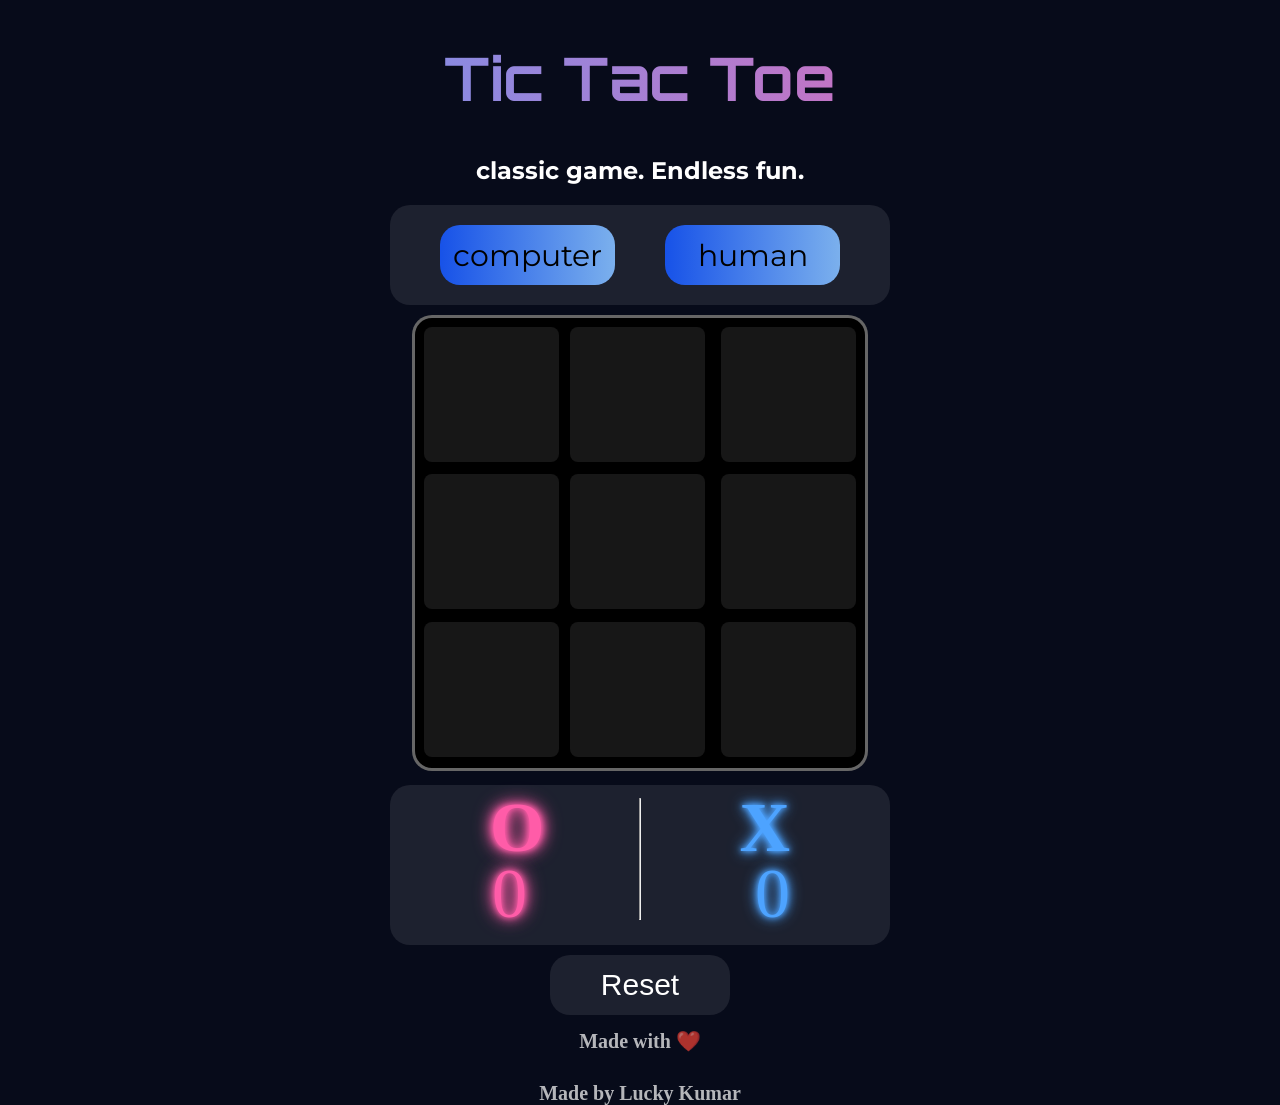
==== index.html @ 19ca6f9f "Add files via upload" ====
<!DOCTYPE html>
<html lang="en">
<head>
    <meta charset="UTF-8">
    <meta name="viewport" content="width=device-width, initial-scale=1.0">
    <meta http-equiv="X-UA-Compatible" content="ie=edge">
    
    <title>Tic Tac Toe Game | Play Multiplayer & Computer Mode</title>
    
    <meta name="description" content="Play an exciting Tic Tac Toe game with multiplayer and computer mode. Enjoy smooth gameplay, score tracking, and a modern UI.">

    <meta name="keywords" content="Tic Tac Toe, Tic Tac Toe Game, Multiplayer Game, Computer AI Game, HTML CSS JavaScript Game">

  
    <meta name="author" content="Lucky Kumar">

    <meta property="og:title" content="Tic Tac Toe Game">
    <meta property="og:description" content="Classic Tic Tac Toe game with multiplayer and AI mode.">
    <meta property="og:type" content="website">

    <link rel="icon" href="favicon.png" type="image/x-icon">

    <link rel="stylesheet" href="style.css">
</head>
<body>
    <header>
      <h1 id = "title">Tic Tac Toe</h1>
      <h2 id = "below">classic game. Endless fun.</h2>
      
      <section id = "typeground">
        <div id = typeforeground>
          <button class = "type" id = "com">computer</button>
          <button class = "type" id = "human">human</button>
        </div>
      </section>
    </header>
    <main>
      <section id = "board">
        <div id="winLine"></div>
        <button class = "button" id = "cell0"></button>
        <button class = "button" id = "cell1"></button>
        <button class = "button" id = "cell2"></button>
        <button class = "button" id = "cell3"></button>
        <button class = "button" id = "cell4"></button>
        <button class = "button" id = "cell5"></button>
        <button class = "button" id = "cell6"></button>
        <button class = "button" id = "cell7"></button>
        <button class = "button" id = "cell8"></button>
        
      </section>
      <section id = "scoreBox">
        <hr>
        <h4 class = "X" id = "X">X</h4>
        <p id = "Xscore">0</p>
        <p id = "Oscore">0</p>
        <h4 class = "O" id = "O">O</h4>
      </section>
      <button id = "reset">Reset</button>
    </main>
    <footer>
      <h5>Made with ❤️</h5>
      <h6> Made by <a >Lucky Kumar</a></h6>
    </footer>

    <script src="script.js"></script>
</body>
</html>
---- style.css ----
@import url('https://fonts.googleapis.com/css2?family=Orbitron:wght@400..900&family=Special+Elite&display=swap');
@import url('https://fonts.googleapis.com/css2?family=Montserrat:ital,wght@0,100..900;1,100..900&family=Orbitron:wght@400..900&family=Special+Elite&display=swap');

body{
  margin: 0;
  padding: 0;
  background-color: #070B1A;
  
}
#title{
  font-size: 60px;
  text-align: center;
  background: linear-gradient(90deg,#4DA3FF,#FF5CA8);
  background-clip: text;
  font-family: Orbitron;
  -webkit-background-clip: text;
  color:transparent;
  -webkit-text-fill-color: transparent;

}
#below{
  color : white;
  font-family: Montserrat, sans-serif;
  text-align: center;
}
#typeground{
  background: rgba(255, 255, 255, 0.09);
  height: 100px;
  width:90%;
  max-width:500px;
  position:absolute;
  border-radius: 20px;
  left:50%;
  transform: translateX(-50%);
}
.type{
  background: linear-gradient(90deg,#1752e8,#7bb0ed);
  border-radius: 20px;
  width : 35%;
  max-width:180px;
  height:60px;
  font-size: clamp(18px,3vw,30px);
  font-family: Montserrat,sans-serif;
  border:none;
}
#com{
  position: absolute;
  top: 20px;
  left:50px;
}
#human{
  position: absolute;
  top: 20px;
  right: 50px;
  border = "2px solid white";
}

#board{
  background-color: black;
  border-radius: 20px;
  width:90vw;
  height:90vw;
  max-width:450px;
  max-height:450px;
  position: absolute;
  left:50%;
  transform: translate(-50%,110px);
  border:3px solid rgba(255,255,255,0.4);
}
#scoreBox{
  background: rgba(255, 255, 255,.09);
  width:90%;
  max-width:500px;
  height:160px;
  position: absolute;
  left:50%;
  transform: translate(-50%,580px);
  border-radius: 20px;
}
hr{
  color:white;
  width:0.1px;
  height:120px;
  transform: translate(0px,5px);
  
  
}
#reset{
  background: rgba(255, 255, 255,.09);
  border-radius: 20px;
  width: 180px;
  height: 60px;
  font-size: clamp(20px,4vw,30px);
  position: absolute;
  left:50%;
  transform: translate(-50%,750px);
  border:0;
  color:white;
}
h5{
  color : rgba(255,255,255,0.7);
  position: absolute;
  left:50%;
  transform: translate(-50%,790px);
  font-size:20px;
}
h6{
  color : rgba(255,255,255,0.7);
  position: absolute;
  left:50%;
  transform: translate(-50%,830px);
  font-size : 20px;
}

.button{
  background: rgba(255,255,255,0.09);
  width:30%;
  height:30%;
  border:0;
  border-radius: 8px;
  font-size: clamp(50px,10vw,100px);
  font-weight: bold;
  font-family: Montserrat,sans-serif;
}
.O{
  color :#FF5CA8;
  text-shadow: 0 0 5px #FF5CA8,
               0 0 10px #FF5CA8,
               0 0 15px #FF5CA8,
               0 0 20px #FF5CA8;
}
.X{
  color:#4DA3FF;
  text-shadow: 0 0 5px #4DA3FF,
               0 0 10px#4DA3FF,
               0 0 15px #4DA3FF;
               0 0 20px #4DA3FF;
}
@keyframes pop{
  0%{
    transform: scale(0);
  }

  100%{
    transform: scale(1);
  }
}
.O,.X,#Xscore,#Oscore{
  animation: pop 0.2s ease;
}
#cell0{
    position: absolute;
    left:2%;
    top:2%;
}
#cell1{
    position: absolute;
    left:34.5%;
    top:2%;
}
#cell2{
    position: absolute;
    right:2%;
    top:2%;
}

#cell3{
    position: absolute;
    left:2%;
    top:34.5%;
}
#cell4{
    position: absolute;
    left:34.5%;
    top:34.5%;
}

#cell5{
    position: absolute;
    right:2%;
    top:34.5%;
}
#cell6{
    position: absolute;
    left:2%;
    top:67.5%;
}

#cell7{
    position: absolute;
    left:34.5%;
    top:67.5%;
}

#cell8{
    position: absolute;
    right:2%;
    top:67.5%;
}
#X{
color : #4DA3FF;
}
#O{
  font-size:70px;
  position: absolute;
  top:-90px;
  left: 100px;
}
#X{
  font-size:70px;
  position: absolute;
  top: -90px;
  right:100px;
}
#Xscore{
  font-size:70px;
  position: absolute;
  top:-1px;
  right:100px;
  color :#4DA3FF;
  text-shadow: 0 0 5px #4DA3FF,
               0 0 10px#4DA3FF,
               0 0 15px #4DA3FF;
               0 0 20px #4DA3FF;
}
#Oscore{
  font-size:70px;
  position: absolute;
  top:-1px;
  left:102px;
  color :#FF5CA8;
  text-shadow: 0 0 5px #FF5CA8,
               0 0 10px #FF5CA8,
               0 0 15px #FF5CA8,
               0 0 20px #FF5CA8;
}
.back{
  animation: back 1s ease;
}
@keyframes back{
  0%{
    transform: scale(1);
  }

  100%{
    transform: scale(0);
  }
}
@media (max-width:600px){

  #title{
    font-size: 42px;
  }

  #below{
    font-size: 16px;
  }

  #typeground{
    height: 85px;
  }

  .type{
    height: 50px;
    top: 18px;
  }

  #board{
    transform: translate(-50%,100px);
  }

  #scoreBox{
    transform: translate(-50%,530px);
    height:140px;
  }

  #reset{
    transform: translate(-50%,690px);
  }

  h5{
    transform: translate(-50%,730px);
    font-size:16px;
  }

  h6{
    transform: translate(-50%,765px);
    font-size:16px;
  }

  #X,#O,#Xscore,#Oscore{
    font-size:55px;
  }
}
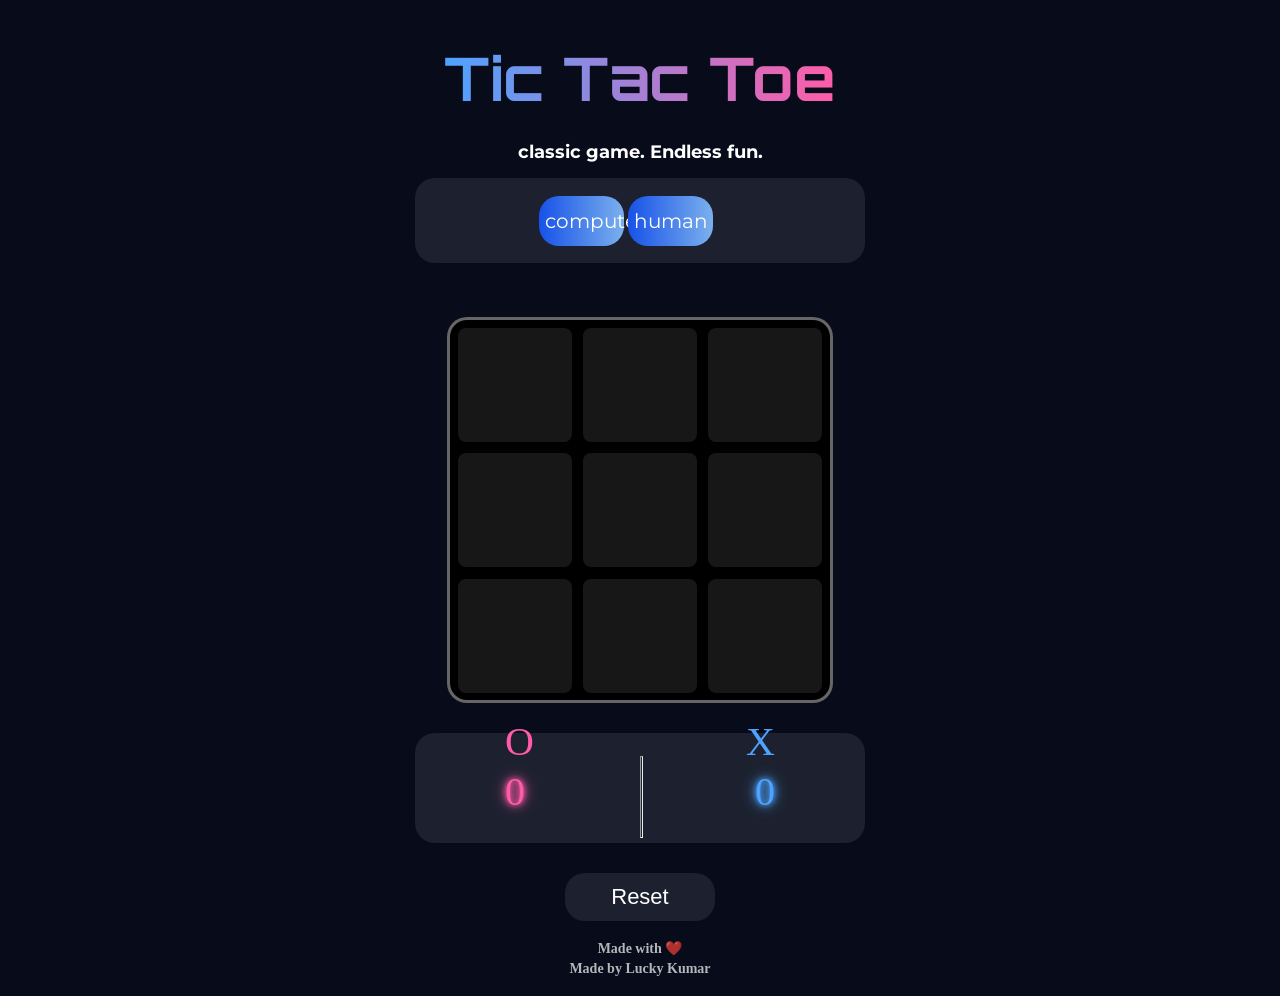
==== commit 445f200f: "Update index.html" ====
--- a/index.html
+++ b/index.html
@@ -48,13 +48,19 @@
         <button class = "button" id = "cell8"></button>
         
       </section>
-      <section id = "scoreBox">
-        <hr>
-        <h4 class = "X" id = "X">X</h4>
-        <p id = "Xscore">0</p>
-        <p id = "Oscore">0</p>
-        <h4 class = "O" id = "O">O</h4>
-      </section>
+      <div id="scoreBox">
+  <div class="score-col">
+    <div id="X">X</div>
+    <div id="Xscore">0</div>
+  </div>
+  
+  <hr>
+  
+  <div class="score-col">
+    <div id="O">O</div>
+    <div id="Oscore">0</div>
+  </div>
+      </div>
       <button id = "reset">Reset</button>
     </main>
     <footer>
--- a/style.css
+++ b/style.css
@@ -1,295 +1,267 @@
 @import url('https://fonts.googleapis.com/css2?family=Orbitron:wght@400..900&family=Special+Elite&display=swap');
-@import url('https://fonts.googleapis.com/css2?family=Montserrat:ital,wght@0,100..900;1,100..900&family=Orbitron:wght@400..900&family=Special+Elite&display=swap');
+@import url('https://fonts.googleapis.com/css2?family=Montserrat:ital,wght@0,100..900;1,100..900&display=swap');
 
 body{
-  margin: 0;
-  padding: 0;
-  background-color: #070B1A;
-  
-}
+  margin:0;
+  padding:0;
+  background-color:#070B1A;
+
+  display:flex;
+  flex-direction:column;
+  align-items:center;
+
+  overflow-x:hidden;
+  min-height:100vh;
+  box-sizing: border-box;
+}
+
+header{
+  width:100%;
+  display:flex;
+  flex-direction:column;
+  align-items:center;
+}
+
+main{
+  width:100%;
+
+  display:flex;
+  flex-direction:column;
+  align-items:center;
+
+  /* Uses dynamic scaling so content shrinks on shorter tablet/mobile screens */
+  gap: clamp(15px, 3.5vh, 30px);
+  margin-top: clamp(30px, 6vh, 100px);
+}
+
 #title{
-  font-size: 60px;
-  text-align: center;
-  background: linear-gradient(90deg,#4DA3FF,#FF5CA8);
-  background-clip: text;
-  font-family: Orbitron;
-  -webkit-background-clip: text;
+  font-size: clamp(36px, 6vw, 60px);
+  text-align:center;
+
+  background:linear-gradient(90deg,#4DA3FF,#FF5CA8);
+
+  background-clip:text;
+  -webkit-background-clip:text;
+
   color:transparent;
-  -webkit-text-fill-color: transparent;
-
-}
+  -webkit-text-fill-color:transparent;
+
+  font-family:Orbitron;
+}
+
 #below{
-  color : white;
-  font-family: Montserrat, sans-serif;
-  text-align: center;
-}
+  color:white;
+  font-family:Montserrat,sans-serif;
+  text-align:center;
+  margin-top:-15px;
+  font-size: clamp(14px, 2vw, 18px);
+}
+
 #typeground{
-  background: rgba(255, 255, 255, 0.09);
-  height: 100px;
+  background:rgba(255,255,255,0.09);
+
   width:90%;
-  max-width:500px;
-  position:absolute;
-  border-radius: 20px;
-  left:50%;
-  transform: translateX(-50%);
-}
+  max-width:450px;
+  height:85px;
+
+  border-radius:20px;
+
+  display:flex;
+  justify-content:center;
+  align-items:center;
+  gap: 20px; 
+}
+
 .type{
-  background: linear-gradient(90deg,#1752e8,#7bb0ed);
-  border-radius: 20px;
-  width : 35%;
+  background:linear-gradient(90deg,#1752e8,#7bb0ed);
+  border-radius:20px;
+
+  width:42%;
   max-width:180px;
-  height:60px;
-  font-size: clamp(18px,3vw,30px);
-  font-family: Montserrat,sans-serif;
+  height:50px;
+
+  /* Keeps font size balanced inside the button container */
+  font-size: clamp(14px, 2vw, 20px); 
+
+  font-family:Montserrat,sans-serif;
   border:none;
-}
-#com{
-  position: absolute;
-  top: 20px;
-  left:50px;
-}
-#human{
-  position: absolute;
-  top: 20px;
-  right: 50px;
-  border = "2px solid white";
+  color:white;
+  cursor: pointer;
+  white-space: nowrap;
 }
 
 #board{
-  background-color: black;
-  border-radius: 20px;
-  width:90vw;
-  height:90vw;
-  max-width:450px;
-  max-height:450px;
-  position: absolute;
-  left:50%;
-  transform: translate(-50%,110px);
+  background-color:black;
+  border-radius:20px;
+
+  /* Board scales smoothly using viewport units */
+  width: 75vmin;
+  height: 75vmin;
+  max-width: 380px;
+  max-height: 380px;
+
+  position:relative;
   border:3px solid rgba(255,255,255,0.4);
 }
-#scoreBox{
-  background: rgba(255, 255, 255,.09);
-  width:90%;
-  max-width:500px;
-  height:160px;
-  position: absolute;
-  left:50%;
-  transform: translate(-50%,580px);
-  border-radius: 20px;
-}
-hr{
-  color:white;
-  width:0.1px;
-  height:120px;
-  transform: translate(0px,5px);
-  
-  
-}
-#reset{
-  background: rgba(255, 255, 255,.09);
-  border-radius: 20px;
-  width: 180px;
-  height: 60px;
-  font-size: clamp(20px,4vw,30px);
-  position: absolute;
-  left:50%;
-  transform: translate(-50%,750px);
-  border:0;
-  color:white;
-}
-h5{
-  color : rgba(255,255,255,0.7);
-  position: absolute;
-  left:50%;
-  transform: translate(-50%,790px);
-  font-size:20px;
-}
-h6{
-  color : rgba(255,255,255,0.7);
-  position: absolute;
-  left:50%;
-  transform: translate(-50%,830px);
-  font-size : 20px;
-}
 
 .button{
-  background: rgba(255,255,255,0.09);
+  background:rgba(255,255,255,0.09);
   width:30%;
   height:30%;
+
   border:0;
-  border-radius: 8px;
-  font-size: clamp(50px,10vw,100px);
-  font-weight: bold;
-  font-family: Montserrat,sans-serif;
-}
+  border-radius:8px;
+  font-size:clamp(40px, 8vmin, 90px);
+  font-weight:bold;
+  font-family:Montserrat,sans-serif;
+}
+
+/* Board Cells Position Rules */
+#cell0{ position:absolute; left:2%; top:2%; }
+#cell1{ position:absolute; left:35%; top:2%; }
+#cell2{ position:absolute; right:2%; top:2%; }
+#cell3{ position:absolute; left:2%; top:35%; }
+#cell4{ position:absolute; left:35%; top:35%; }
+#cell5{ position:absolute; right:2%; top:35%; }
+#cell6{ position:absolute; left:2%; top:68%; }
+#cell7{ position:absolute; left:35%; top:68%; }
+#cell8{ position:absolute; right:2%; top:68%; }
+
 .O{
-  color :#FF5CA8;
-  text-shadow: 0 0 5px #FF5CA8,
-               0 0 10px #FF5CA8,
-               0 0 15px #FF5CA8,
-               0 0 20px #FF5CA8;
-}
+  color:#FF5CA8;
+  text-shadow: 0 0 5px #FF5CA8, 0 0 10px #FF5CA8, 0 0 15px #FF5CA8, 0 0 20px #FF5CA8;
+}
+
 .X{
   color:#4DA3FF;
-  text-shadow: 0 0 5px #4DA3FF,
-               0 0 10px#4DA3FF,
-               0 0 15px #4DA3FF;
-               0 0 20px #4DA3FF;
-}
-@keyframes pop{
-  0%{
-    transform: scale(0);
-  }
-
-  100%{
-    transform: scale(1);
-  }
-}
-.O,.X,#Xscore,#Oscore{
-  animation: pop 0.2s ease;
-}
-#cell0{
-    position: absolute;
-    left:2%;
-    top:2%;
-}
-#cell1{
-    position: absolute;
-    left:34.5%;
-    top:2%;
-}
-#cell2{
-    position: absolute;
-    right:2%;
-    top:2%;
-}
-
-#cell3{
-    position: absolute;
-    left:2%;
-    top:34.5%;
-}
-#cell4{
-    position: absolute;
-    left:34.5%;
-    top:34.5%;
-}
-
-#cell5{
-    position: absolute;
-    right:2%;
-    top:34.5%;
-}
-#cell6{
-    position: absolute;
-    left:2%;
-    top:67.5%;
-}
-
-#cell7{
-    position: absolute;
-    left:34.5%;
-    top:67.5%;
-}
-
-#cell8{
-    position: absolute;
-    right:2%;
-    top:67.5%;
-}
-#X{
-color : #4DA3FF;
-}
-#O{
-  font-size:70px;
-  position: absolute;
-  top:-90px;
-  left: 100px;
-}
-#X{
-  font-size:70px;
-  position: absolute;
-  top: -90px;
-  right:100px;
-}
+  text-shadow: 0 0 5px #4DA3FF, 0 0 10px #4DA3FF, 0 0 15px #4DA3FF, 0 0 20px #4DA3FF;
+}
+
+#scoreBox{
+  background:rgba(255,255,255,.09);
+  width:90%;
+  max-width:450px;
+  height:110px;
+  border-radius:20px;
+  position:relative;
+}
+
+hr{
+  color:white;
+  width:1px;
+  height:80px;
+  position:absolute;
+  left:50%;
+  top:15px;
+}
+
+#X, #O{
+  font-size: 40px;
+  position:absolute;
+  top: -15px;
+}
+
+#X{ right:20%; color:#4DA3FF; }
+#O{ left:20%; color:#FF5CA8; }
+
+#Xscore, #Oscore{
+  font-size: 40px;
+  position:absolute;
+  top: 35px;
+}
+
 #Xscore{
-  font-size:70px;
-  position: absolute;
-  top:-1px;
-  right:100px;
-  color :#4DA3FF;
-  text-shadow: 0 0 5px #4DA3FF,
-               0 0 10px#4DA3FF,
-               0 0 15px #4DA3FF;
-               0 0 20px #4DA3FF;
-}
+  right:20%;
+  color:#4DA3FF;
+  text-shadow: 0 0 5px #4DA3FF, 0 0 10px #4DA3FF, 0 0 15px #4DA3FF;
+}
+
 #Oscore{
-  font-size:70px;
-  position: absolute;
-  top:-1px;
-  left:102px;
-  color :#FF5CA8;
-  text-shadow: 0 0 5px #FF5CA8,
-               0 0 10px #FF5CA8,
-               0 0 15px #FF5CA8,
-               0 0 20px #FF5CA8;
-}
-.back{
-  animation: back 1s ease;
-}
-@keyframes back{
-  0%{
-    transform: scale(1);
-  }
-
-  100%{
-    transform: scale(0);
-  }
-}
-@media (max-width:600px){
-
-  #title{
-    font-size: 42px;
-  }
-
-  #below{
-    font-size: 16px;
-  }
-
+  left:20%;
+  color:#FF5CA8;
+  text-shadow: 0 0 5px #FF5CA8, 0 0 10px #FF5CA8, 0 0 15px #FF5CA8;
+}
+
+#reset{
+  background:rgba(255,255,255,.09);
+  border-radius:20px;
+  width:150px;
+  height:48px;
+  font-size:22px;
+  border:0;
+  color:white;
+  cursor: pointer;
+}
+
+footer{
+  text-align:center;
+  margin-top: auto; /* Keeps footer pinned to bottom naturally */
+  padding: 15px 0;
+}
+
+h5, h6{
+  color:rgba(255,255,255,0.7);
+  font-size:14px;
+  margin: 4px 0;
+}
+
+/* Animations */
+@keyframes pop{ 0%{ transform:scale(0); } 100%{ transform:scale(1); } }
+.O,.X,#Xscore,#Oscore{ animation:pop 0.2s ease; }
+.back{ animation:back 1s ease; }
+@keyframes back{ 0%{ transform:scale(1); } 100%{ transform:scale(0); } }
+
+
+/* Tablet UI Optimization */
+@media screen and (max-width: 1024px) {
+  main {
+    margin-top: 40px;
+    gap: 20px;
+  }
+  #board {
+    width: 65vmin;
+    height: 65vmin;
+  }
+}
+
+/* Small Mobile UI Optimization */
+@media screen and (max-width:480px){
+  body{
+    overflow:hidden;
+  }
+  main{
+    margin-top: 20px;
+    gap: 12px;
+  }
   #typeground{
-    height: 85px;
-  }
-
+    height:65px;
+    gap:12px;
+  }
   .type{
-    height: 50px;
-    top: 18px;
-  }
-
+    font-size:14px; 
+    height: 42px;
+  }
   #board{
-    transform: translate(-50%,100px);
-  }
-
+    width:78vw;
+    height:78vw;
+  }
   #scoreBox{
-    transform: translate(-50%,530px);
-    height:140px;
-  }
-
+    height:90px;
+  }
+  hr{
+    height:65px;
+  }
+  #X, #O { font-size: 32px; top: -12px; }
+  #Xscore, #Oscore { font-size: 32px; top: 28px; }
   #reset{
-    transform: translate(-50%,690px);
-  }
-
-  h5{
-    transform: translate(-50%,730px);
-    font-size:16px;
-  }
-
-  h6{
-    transform: translate(-50%,765px);
-    font-size:16px;
-  }
-
-  #X,#O,#Xscore,#Oscore{
-    font-size:55px;
-  }
-}
-
+    width:130px;
+    height:42px;
+    font-size:18px;
+  }
+  footer {
+    padding: 5px 0;
+  }
+  h5, h6{
+    font-size:12px;
+  }
+}
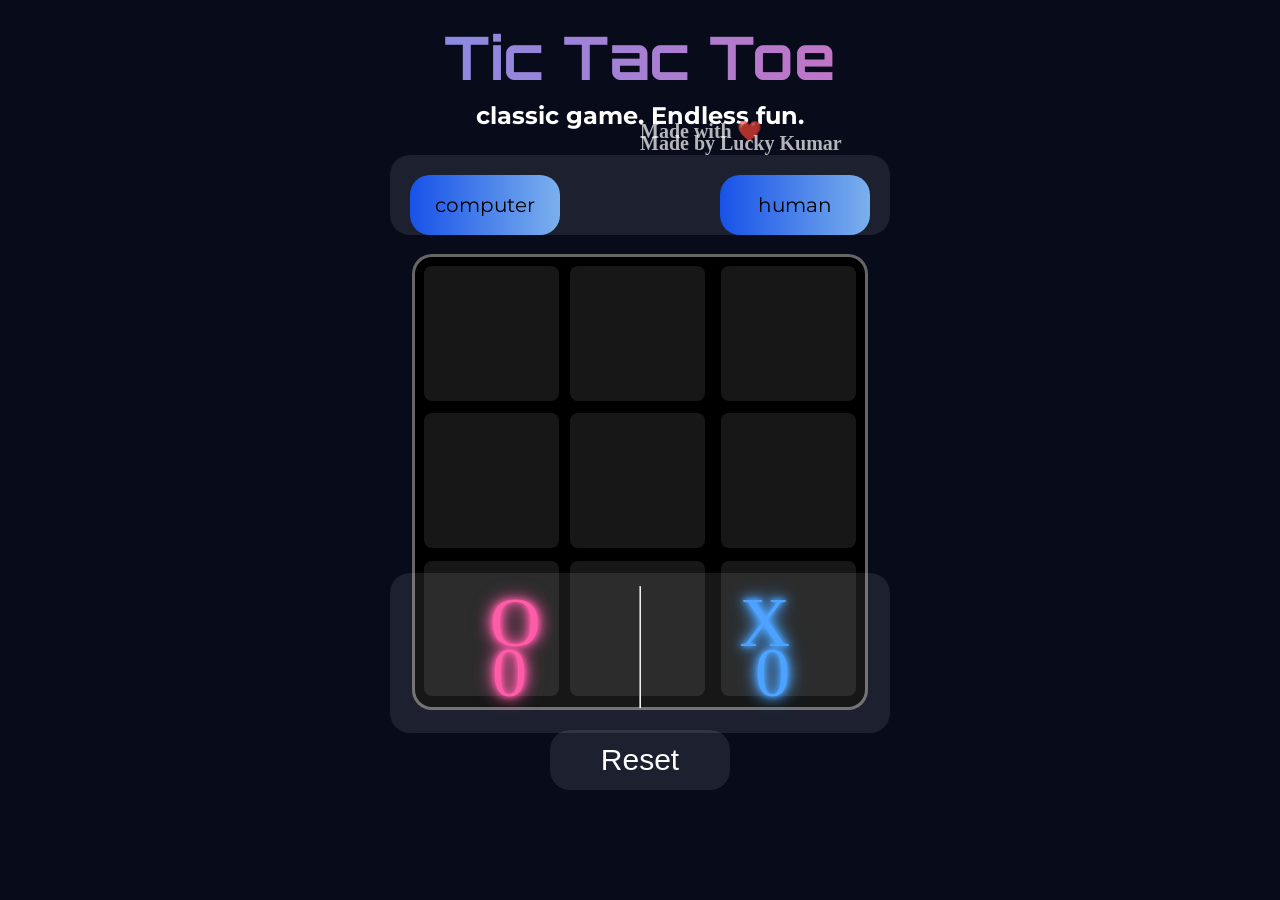
==== commit 881aff05: "Update index.html" ====
--- a/index.html
+++ b/index.html
@@ -20,7 +20,7 @@
 
     <link rel="icon" href="favicon.png" type="image/x-icon">
 
-    <link rel="stylesheet" href="style.css">
+    <link rel="stylesheet" href="style-mob.css">
 </head>
 <body>
     <header>
--- a/style-mob.css
+++ b/style-mob.css
@@ -0,0 +1,362 @@
+@import url('https://fonts.googleapis.com/css2?family=Orbitron:wght@400..900&family=Special+Elite&display=swap');
+@import url('https://fonts.googleapis.com/css2?family=Montserrat:ital,wght@0,100..900;1,100..900&family=Orbitron:wght@400..900&family=Special+Elite&display=swap');
+
+body{
+  margin: 0;
+  padding: 0;
+  background-color: #070B1A;
+
+}
+#title{
+  font-size: 60px;
+  text-align: center;
+  background: linear-gradient(90deg,#4DA3FF,#FF5CA8);
+  background-clip: text;
+  font-family: Orbitron;
+  -webkit-background-clip: text;
+  color:transparent;
+  -webkit-text-fill-color: transparent;
+  transform: translateY(-27%); 
+
+}
+#below{
+  color : white;
+  font-family: Montserrat, sans-serif;
+  text-align: center;
+  transform: translateY(-190%); 
+}
+#typeground{
+  background: rgba(255, 255, 255, 0.09);
+  height: 80px;
+  width:90%;
+  max-width:500px;
+  position:absolute;
+  border-radius: 20px;
+  left:50%;
+  transform: translateX(-50%);
+  margin-top:-50px;
+}
+.type{
+  background: linear-gradient(90deg,#1752e8,#7bb0ed);
+  border-radius: 20px;
+  width: 150px;
+  max-width:180px;
+  height:60px;
+  font-size: 20px;
+  font-family: Montserrat,sans-serif;
+  border:none;
+}
+#com{
+  position: absolute;
+  top: 20px;
+  left:20px;
+}
+
+#human{
+  position: absolute;
+  top: 20px;
+  right: 20px;
+}
+
+#board{
+  background-color: black;
+  border-radius: 20px;
+  width:70vw;
+  height:70vw;
+  max-width:450px;
+  max-height:450px;
+  position: absolute;
+  left:50%;
+  transform: translate(-50%,110px);
+  border:3px solid rgba(255,255,255,0.4);
+  margin-top:-61px;
+}
+#scoreBox{
+  background: rgba(255, 255, 255,.09);
+  width:80%;
+  max-width:500px;
+  height:160px;
+  position: absolute;
+  left:50%;
+  transform: translate(-50%,580px);
+  border-radius: 20px;
+  margin-top:-212px;
+}
+hr{
+  color:white;
+  width:0.1px;
+  height:120px;
+  transform: translate(0px,5px);
+
+
+}
+#reset{
+  background: rgba(255, 255, 255,.09);
+  border-radius: 20px;
+  width: 180px;
+  height: 60px;
+  font-size: clamp(20px,4vw,30px);
+  position: absolute;
+  left:50%;
+  transform: translate(-50%,750px);
+  border:0;
+  color:white;
+  margin-top:-225px;
+}
+h5{
+  color : rgba(255,255,255,0.7);
+  position: absolute;
+  left:50%;
+  transform: translate(-50%,580px);
+  font-size:20px;
+  transform: translateY(-120px);
+  
+}
+h6{
+  color: rgba(255,255,255,0.7);
+  position: absolute;
+  left:50%;
+  transform: translate(-50%,590px);
+  font-size: 20px;
+  transform: translateY(-120px);
+
+}
+
+.button{
+  background: rgba(255,255,255,0.09);
+  width:30%;
+  height:30%;
+  border:0;
+  border-radius: 8px;
+  font-size: clamp(50px,10vw,100px);
+  font-weight: bold;
+  font-family: Montserrat,sans-serif;
+}
+.O{
+  color:#FF5CA8;
+  text-shadow: 0 0 5px #FF5CA8,
+               0 0 10px #FF5CA8,
+               0 0 15px #FF5CA8,
+               0 0 20px #FF5CA8;
+}
+.X{
+  color:#4DA3FF;
+  text-shadow: 0 0 5px #4DA3FF,
+               0 0 10px#4DA3FF,
+               0 0 15px #4DA3FF,
+               0 0 20px #4DA3FF;
+}
+@keyframes pop{
+  0%{
+    transform: scale(0);
+  }
+
+  100%{
+    transform: scale(1);
+  }
+}
+.O,.X,#Xscore,#Oscore{
+  animation: pop 0.2s ease;
+}
+#cell0{
+    position: absolute;
+    left:2%;
+    top:2%;
+}
+#cell1{
+    position: absolute;
+    left:34.5%;
+    top:2%;
+}
+#cell2{
+    position: absolute;
+    right:2%;
+    top:2%;
+}
+
+#cell3{
+    position: absolute;
+    left:2%;
+    top:34.5%;
+}
+#cell4{
+    position: absolute;
+    left:34.5%;
+    top:34.5%;
+}
+
+#cell5{
+    position: absolute;
+    right:2%;
+    top:34.5%;
+}
+#cell6{
+    position: absolute;
+    left:2%;
+    top:67.5%;
+}
+
+#cell7{
+    position: absolute;
+    left:34.5%;
+    top:67.5%;
+}
+
+#cell8{
+    position: absolute;
+    right:2%;
+    top:67.5%;
+}
+#X{
+ color: #4DA3FF;
+ text-shadow: 0 0 5px #4DA3FF,
+               0 0 10px #4DA3FF,
+               0 0 15px #4DA3FF,
+               0 0 20px #4DA3FF;
+}
+#O{
+  color:#FF5CA8;
+  text-shadow: 0 0 5px #FF5CA8,
+               0 0 10px #FF5CA8,
+               0 0 15px #FF5CA8,
+               0 0 20px #FF5CA8;
+}
+#O{
+  font-size:70px;
+  position: absolute;
+  top:10px;
+  left: 100px;
+}
+#X{
+  font-size:70px;
+  position: absolute;
+  top: 10px;
+  right:100px;
+}
+#Xscore{
+  font-size:70px;
+  position: absolute;
+  top:60px;
+  right:100px;
+  color:#4DA3FF;
+  text-shadow: 0 0 5px #4DA3FF,
+               0 0 10px#4DA3FF,
+               0 0 15px #4DA3FF,
+               0 0 20px #4DA3FF;
+}
+#Oscore{
+  font-size:70px;
+  position: absolute;
+  top:60px;
+  left:102px;
+  color:#FF5CA8;
+  text-shadow: 0 0 5px #FF5CA8,
+               0 0 10px #FF5CA8,
+               0 0 15px #FF5CA8,
+               0 0 20px #FF5CA8;
+}
+.back{
+  animation: back 1s ease;
+}
+@keyframes back{
+  0%{
+    transform: scale(1);
+  }
+
+  100%{
+    transform: scale(0);
+  }
+}
+@media (max-width:600px){
+
+  #title{
+    font-size: 42px;
+  }
+
+  #below{
+    font-size: 16px;
+  }
+
+  #typeground{
+    height: 85px;
+  }
+
+  .type{
+    height: 50px;
+    top: 18px;
+  }
+
+  #board{
+    transform: translate(-50%,100px);
+  }
+
+  #scoreBox{
+    transform: translate(-50%,530px);
+    height:140px;
+  }
+
+  #reset{
+    transform: translate(-50%,690px);
+  }
+
+  h5{
+    transform: translate(-50%,570px);
+    font-size:16px;
+  }
+
+  h6{
+    transform: translate(-50%,575px);
+    font-size:16px;
+  }
+
+  #X,#O,#Xscore,#Oscore{
+    font-size:55px;
+  }
+  #typeground{
+    display: flex;
+    align-items: center;
+  }
+
+  #com,
+  #human{
+    position: absolute;
+    width: 60%;
+    max-width: 140px;
+    height: 50px;
+    font-size: 18px;
+  }
+
+  h6{
+    width: 100%;
+    text-align: center;
+    white-space: nowrap;
+    font-size: 16px;
+  }
+}
+@media (min-width: 768px) and (max-width: 1024px) {
+  #scoreBox{
+  background: rgba(255, 255, 255,.09);
+  width:90%;
+  max-width:500px;
+  height:160px;
+  position: absolute;
+  left:50%;
+  transform: translate(-50%,580px);
+  border-radius: 20px;
+  }
+  h5{
+  color : rgba(255,255,255,0.7);
+  position: absolute;
+  left:50%;
+  transform: translate(-50%,790px);
+  font-size:20px;
+  }
+  h6{
+  color : rgba(255,255,255,0.7);
+  position: absolute;
+  left:50%;
+  transform: translate(-50%,830px);
+  font-size : 20px;
+}
+}
+
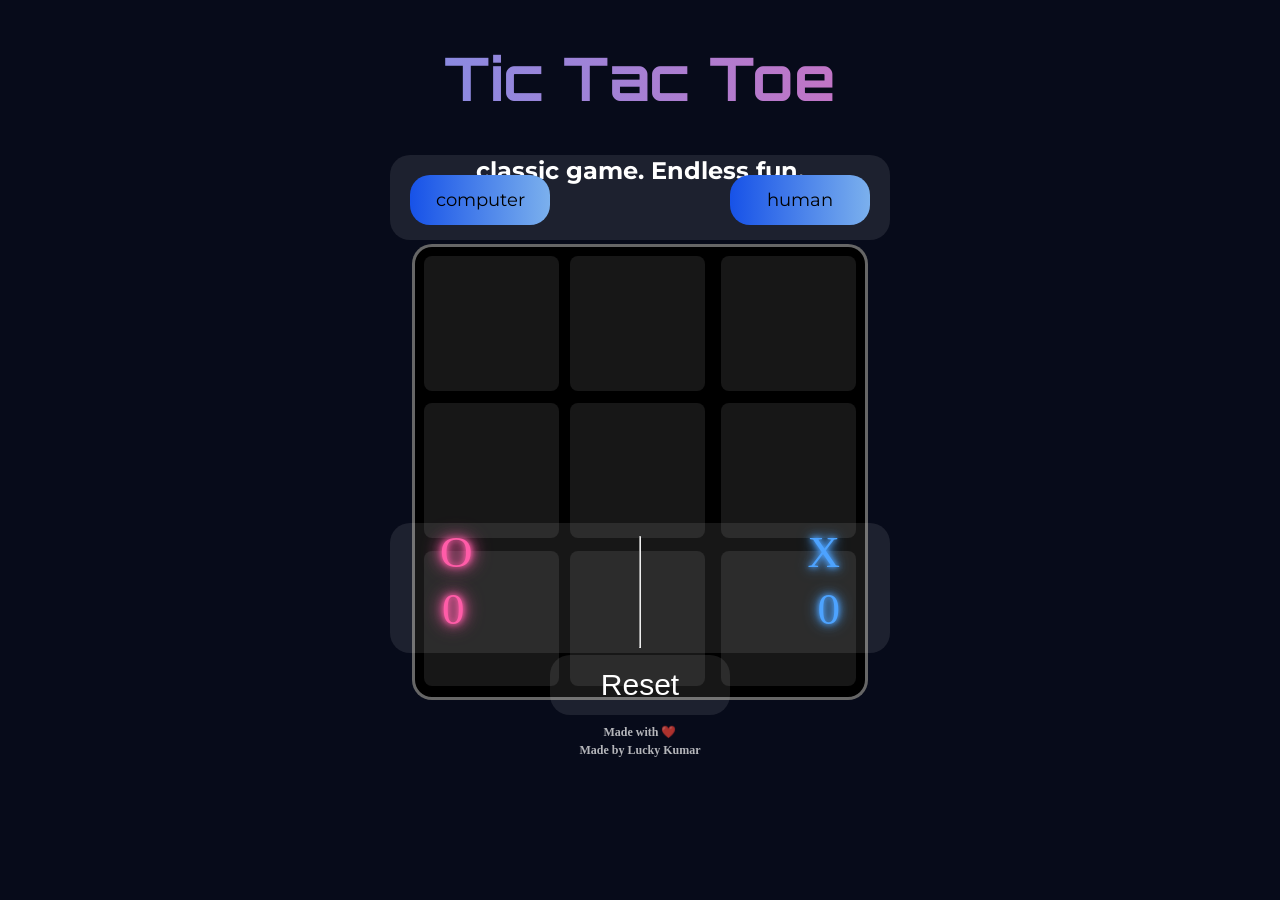
==== commit 875e124e: "Replace mobile stylesheet with main stylesheet" ====
--- a/index.html
+++ b/index.html
@@ -20,7 +20,7 @@
 
     <link rel="icon" href="favicon.png" type="image/x-icon">
 
-    <link rel="stylesheet" href="style-mob.css">
+    <link rel="stylesheet" href="style.css">
 </head>
 <body>
     <header>
--- a/style.css
+++ b/style.css
@@ -0,0 +1,436 @@
+
+@import url('https://fonts.googleapis.com/css2?family=Orbitron:wght@400..900&family=Special+Elite&display=swap');
+@import url('https://fonts.googleapis.com/css2?family=Montserrat:ital,wght@0,100..900;1,100..900&family=Orbitron:wght@400..900&family=Special+Elite&display=swap');
+
+body{
+  margin: 0;
+  padding: 0;
+  background-color: #070B1A;
+
+}
+#title{
+  font-size: 60px;
+  text-align: center;
+  background: linear-gradient(90deg,#4DA3FF,#FF5CA8);
+  background-clip: text;
+  font-family: Orbitron;
+  -webkit-background-clip: text;
+  color:transparent;
+  -webkit-text-fill-color: transparent;
+
+}
+#below{
+  color : white;
+  font-family: Montserrat, sans-serif;
+  text-align: center;
+}
+#typeground{
+  background: rgba(255, 255, 255, 0.09);
+  height: 100px;
+  width:90%;
+  max-width:500px;
+  position:absolute;
+  border-radius: 20px;
+  left:50%;
+  transform: translateX(-50%);
+}
+.type{
+  background: linear-gradient(90deg,#1752e8,#7bb0ed);
+  border-radius: 20px;
+  width : 90%;
+  max-width:180px;
+  height:60px;
+  font-size: clamp(18px,3vw,30px);
+  font-family: Montserrat,sans-serif;
+  border:none;
+}
+#com{
+  position: absolute;
+  top: 20px;
+  left:50px;
+}
+
+#human{
+  position: absolute;
+  top: 20px;
+  right: 50px;
+}
+
+#board{
+  background-color: black;
+  border-radius: 20px;
+  width:90vw;
+  height:90vw;
+  max-width:450px;
+  max-height:450px;
+  position: absolute;
+  left:50%;
+  transform: translate(-50%,110px);
+  border:3px solid rgba(255,255,255,0.4);
+}
+#scoreBox{
+  background: rgba(255, 255, 255,.09);
+  width:90%;
+  max-width:500px;
+  height:160px;
+  position: absolute;
+  left:50%;
+  transform: translate(-50%,610px);
+  border-radius: 20px;
+}
+hr{
+  color:white;
+  width:0.1px;
+  height:120px;
+  transform: translate(0px,5px);
+
+
+}
+#reset{
+  background: rgba(255, 255, 255,.09);
+  border-radius: 20px;
+  width: 180px;
+  height: 60px;
+  font-size: clamp(20px,4vw,30px);
+  position: absolute;
+  left:50%;
+  transform: translate(-50%,780px);
+  border:0;
+  color:white;
+}
+h5{
+  color : rgba(255,255,255,0.7);
+  position: absolute;
+  left:50%;
+  transform: translate(-50%,820px);
+  font-size:20px;
+}
+h6{
+  color : rgba(255,255,255,0.7);
+  position: absolute;
+  left:50%;
+  transform: translate(-50%,830px);
+  font-size : 20px;
+}
+
+.button{
+  background: rgba(255,255,255,0.09);
+  width:30%;
+  height:30%;
+  border:0;
+  border-radius: 8px;
+  font-size: clamp(50px,10vw,100px);
+  font-weight: bold;
+  font-family: Montserrat,sans-serif;
+}
+.O{
+  color :#FF5CA8;
+  text-shadow: 0 0 5px #FF5CA8,
+               0 0 10px #FF5CA8,
+               0 0 15px #FF5CA8,
+               0 0 20px #FF5CA8;
+}
+.X{
+  color:#4DA3FF;
+  text-shadow: 0 0 5px #4DA3FF,
+               0 0 10px#4DA3FF,
+               0 0 15px #4DA3FF;
+               0 0 20px #4DA3FF;
+}
+@keyframes pop{
+  0%{
+    transform: scale(0);
+  }
+
+  100%{
+    transform: scale(1);
+  }
+}
+.O,.X,#Xscore,#Oscore{
+  animation: pop 0.2s ease;
+}
+#cell0{
+    position: absolute;
+    left:2%;
+    top:2%;
+}
+#cell1{
+    position: absolute;
+    left:34.5%;
+    top:2%;
+}
+#cell2{
+    position: absolute;
+    right:2%;
+    top:2%;
+}
+
+#cell3{
+    position: absolute;
+    left:2%;
+    top:34.5%;
+}
+#cell4{
+    position: absolute;
+    left:34.5%;
+    top:34.5%;
+}
+
+#cell5{
+    position: absolute;
+    right:2%;
+    top:34.5%;
+}
+#cell6{
+    position: absolute;
+    left:2%;
+    top:67.5%;
+}
+
+#cell7{
+    position: absolute;
+    left:34.5%;
+    top:67.5%;
+}
+
+#cell8{
+    position: absolute;
+    right:2%;
+    top:67.5%;
+}
+#X{
+color : #4DA3FF;
+}
+#O{
+color : #FF5CA8;
+}
+#O{
+  font-size:70px;
+  position: absolute;
+  top:-90px;
+  left: 100px;
+  text-shadow: 0 0 5px #FF5CA8,
+               0 0 10px #FF5CA8,
+               0 0 15px #FF5CA8,
+               0 0 20px #FF5CA8;
+}
+#X{
+  font-size:70px;
+  position: absolute;
+  top: -90px;
+  right:100px;
+  text-shadow: 0 0 5px #4DA3FF,
+               0 0 10px#4DA3FF,
+               0 0 15px #4DA3FF;
+               0 0 20px #4DA3FF;
+}
+#Xscore{
+  font-size:70px;
+  position: absolute;
+  top:-1px;
+  right:100px;
+  color :#4DA3FF;
+  text-shadow: 0 0 5px #4DA3FF,
+               0 0 10px#4DA3FF,
+               0 0 15px #4DA3FF;
+               0 0 20px #4DA3FF;
+}
+#Oscore{
+  font-size:70px;
+  position: absolute;
+  top:-1px;
+  left:102px;
+  color :#FF5CA8;
+  text-shadow: 0 0 5px #FF5CA8,
+               0 0 10px #FF5CA8,
+               0 0 15px #FF5CA8,
+               0 0 20px #FF5CA8;
+}
+.back{
+  animation: back 1s ease;
+}
+@keyframes back{
+  0%{
+    transform: scale(1);
+  }
+
+  100%{
+    transform: scale(0);
+  }
+}
+@media (max-width:600px){
+
+  #title{
+    font-size: 42px;
+  }
+
+  #below{
+    font-size: 16px;
+  }
+
+  #typeground{
+    height: 85px;
+  }
+
+  .type{
+    height: 50px;
+    top: 18px;
+  }
+
+  #board{
+    transform: translate(-50%,100px);
+  }
+
+  #scoreBox{
+    transform: translate(-50%,530px);
+    height:140px;
+  }
+
+  #reset{
+    transform: translate(-50%,690px);
+  }
+
+  h5{
+    transform: translate(-50%,730px);
+    font-size:16px;
+  }
+
+  h6{
+    transform: translate(-50%,765px);
+    font-size:16px;
+  }
+
+  #X,#O,#Xscore,#Oscore{
+    font-size:55px;
+  }
+  #typeground{
+    display: flex;
+    justify-content: center;
+    align-items: center;
+    gap: 15px;
+  }
+
+  #com,
+  #human{
+    position: static;
+    width: 40%;
+    max-width: 140px;
+    height: 50px;
+    font-size: 18px;
+  }
+
+  h6{
+    width: 100%;
+    text-align: center;
+    white-space: nowrap;
+    font-size: 16px;
+  }
+}
+@media only screen and (max-width:480px){
+
+  #title{
+    font-size: 42px;
+    transform: translateY(-27%); 
+
+  }
+
+  #below{
+    font-size: 16px;
+    transform: translateY(-190%); 
+}
+  }
+
+  #typeground{
+    height: 85px;
+    margin-top:-50px;
+  }
+
+  .type{
+    height: 50px;
+    top: 18px;
+  }
+  #com{
+  position: absolute;
+  top: 20px;
+  left:20px;
+}
+
+   #human{
+  position: absolute;
+  top: 20px;
+  right: 20px;
+}
+
+  #board{
+    transform: translate(-50%,100px);
+    width:70vw;
+    height:70vw;
+    margin-top:-61px;
+  }
+
+  #scoreBox{
+    transform: translate(-50%,530px);
+    height:130px;
+    width:90%;
+    margin-top:-212px;
+  }
+  #O{
+  font-size:45px;
+  position: absolute;
+  top:3px;
+  left: 50px;
+}
+  #X{
+  font-size:45px;
+  position: absolute;
+  top: 3px;
+  right:50px;
+}
+  #Xscore{
+  font-size:45px;
+  position: absolute;
+  top:60px;
+  right:50px;
+  color:#4DA3FF;
+}
+#Oscore{
+  font-size:45px;
+  position: absolute;
+  top:60px;
+  left:52px;
+  color:#FF5CA8;
+  
+}
+hr{
+  height:110px;
+}
+  #reset{
+    transform: translate(-50%,690px);
+    margin-top:-240px;
+}
+  }
+
+  #typeground{
+    display: flex;
+    align-items: center;
+  }
+
+  #com,
+  #human{
+    position: absolute;
+    width: 60%;
+    max-width: 140px;
+    height: 50px;
+    font-size: 18px;
+  }
+
+  h5{
+    transform: translate(-50%,500px);
+    font-size:12px;
+  }
+
+  h6{
+    transform: translate(-50%,510px);
+    font-size:12px;
+  }
+}
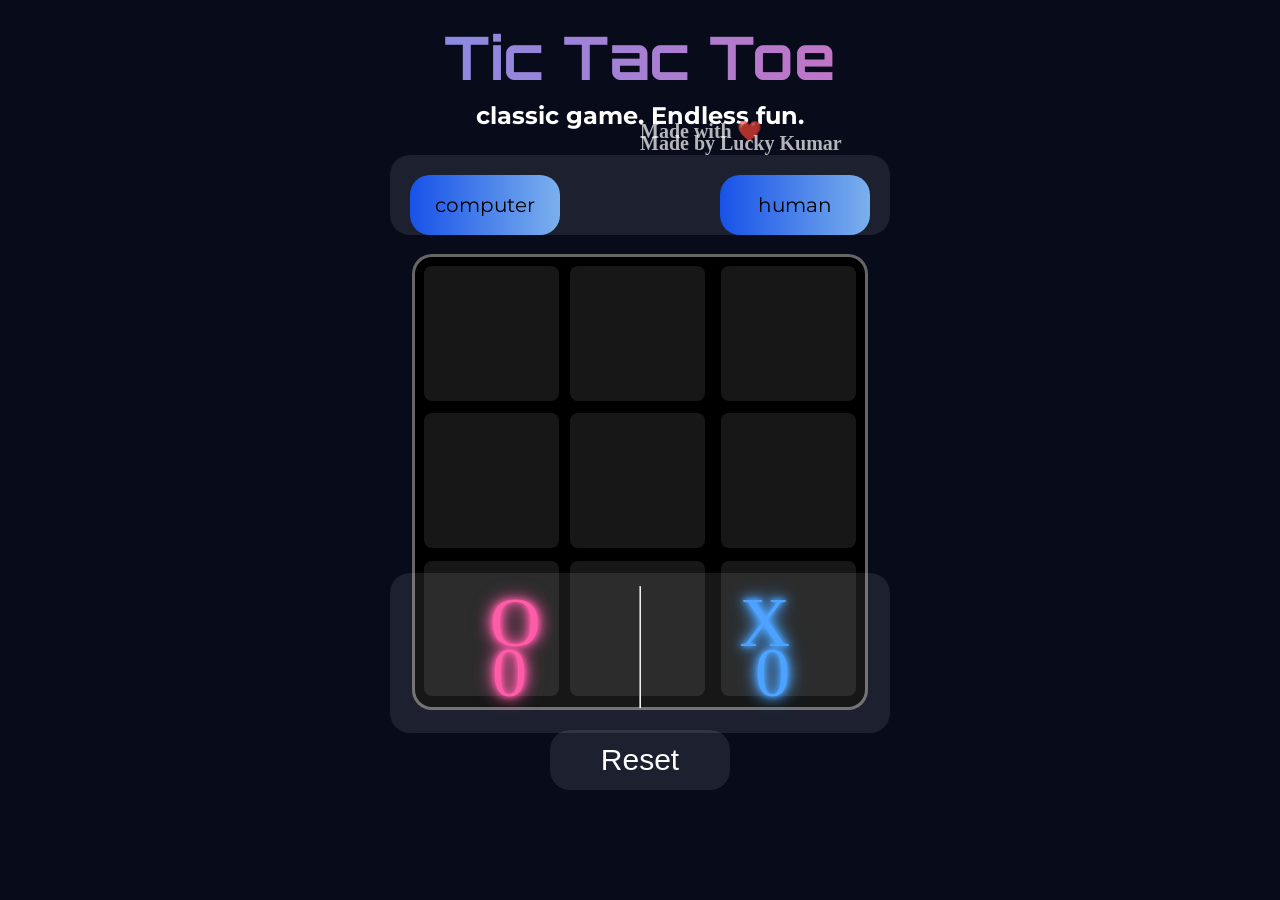
==== commit 9f450178: "Update index.html" ====
--- a/index.html
+++ b/index.html
@@ -20,7 +20,7 @@
 
     <link rel="icon" href="favicon.png" type="image/x-icon">
 
-    <link rel="stylesheet" href="style.css">
+    <link rel="stylesheet" href="style-mob.css">
 </head>
 <body>
     <header>
--- a/style-mob.css
+++ b/style-mob.css
@@ -0,0 +1,362 @@
+@import url('https://fonts.googleapis.com/css2?family=Orbitron:wght@400..900&family=Special+Elite&display=swap');
+@import url('https://fonts.googleapis.com/css2?family=Montserrat:ital,wght@0,100..900;1,100..900&family=Orbitron:wght@400..900&family=Special+Elite&display=swap');
+
+body{
+  margin: 0;
+  padding: 0;
+  background-color: #070B1A;
+
+}
+#title{
+  font-size: 60px;
+  text-align: center;
+  background: linear-gradient(90deg,#4DA3FF,#FF5CA8);
+  background-clip: text;
+  font-family: Orbitron;
+  -webkit-background-clip: text;
+  color:transparent;
+  -webkit-text-fill-color: transparent;
+  transform: translateY(-27%); 
+
+}
+#below{
+  color : white;
+  font-family: Montserrat, sans-serif;
+  text-align: center;
+  transform: translateY(-190%); 
+}
+#typeground{
+  background: rgba(255, 255, 255, 0.09);
+  height: 80px;
+  width:90%;
+  max-width:500px;
+  position:absolute;
+  border-radius: 20px;
+  left:50%;
+  transform: translateX(-50%);
+  margin-top:-50px;
+}
+.type{
+  background: linear-gradient(90deg,#1752e8,#7bb0ed);
+  border-radius: 20px;
+  width: 150px;
+  max-width:180px;
+  height:60px;
+  font-size: 20px;
+  font-family: Montserrat,sans-serif;
+  border:none;
+}
+#com{
+  position: absolute;
+  top: 20px;
+  left:20px;
+}
+
+#human{
+  position: absolute;
+  top: 20px;
+  right: 20px;
+}
+
+#board{
+  background-color: black;
+  border-radius: 20px;
+  width:70vw;
+  height:70vw;
+  max-width:450px;
+  max-height:450px;
+  position: absolute;
+  left:50%;
+  transform: translate(-50%,110px);
+  border:3px solid rgba(255,255,255,0.4);
+  margin-top:-61px;
+}
+#scoreBox{
+  background: rgba(255, 255, 255,.09);
+  width:80%;
+  max-width:500px;
+  height:160px;
+  position: absolute;
+  left:50%;
+  transform: translate(-50%,580px);
+  border-radius: 20px;
+  margin-top:-212px;
+}
+hr{
+  color:white;
+  width:0.1px;
+  height:120px;
+  transform: translate(0px,5px);
+
+
+}
+#reset{
+  background: rgba(255, 255, 255,.09);
+  border-radius: 20px;
+  width: 180px;
+  height: 60px;
+  font-size: clamp(20px,4vw,30px);
+  position: absolute;
+  left:50%;
+  transform: translate(-50%,750px);
+  border:0;
+  color:white;
+  margin-top:-225px;
+}
+h5{
+  color : rgba(255,255,255,0.7);
+  position: absolute;
+  left:50%;
+  transform: translate(-50%,580px);
+  font-size:20px;
+  transform: translateY(-120px);
+  
+}
+h6{
+  color: rgba(255,255,255,0.7);
+  position: absolute;
+  left:50%;
+  transform: translate(-50%,590px);
+  font-size: 20px;
+  transform: translateY(-120px);
+
+}
+
+.button{
+  background: rgba(255,255,255,0.09);
+  width:30%;
+  height:30%;
+  border:0;
+  border-radius: 8px;
+  font-size: clamp(50px,10vw,100px);
+  font-weight: bold;
+  font-family: Montserrat,sans-serif;
+}
+.O{
+  color:#FF5CA8;
+  text-shadow: 0 0 5px #FF5CA8,
+               0 0 10px #FF5CA8,
+               0 0 15px #FF5CA8,
+               0 0 20px #FF5CA8;
+}
+.X{
+  color:#4DA3FF;
+  text-shadow: 0 0 5px #4DA3FF,
+               0 0 10px#4DA3FF,
+               0 0 15px #4DA3FF,
+               0 0 20px #4DA3FF;
+}
+@keyframes pop{
+  0%{
+    transform: scale(0);
+  }
+
+  100%{
+    transform: scale(1);
+  }
+}
+.O,.X,#Xscore,#Oscore{
+  animation: pop 0.2s ease;
+}
+#cell0{
+    position: absolute;
+    left:2%;
+    top:2%;
+}
+#cell1{
+    position: absolute;
+    left:34.5%;
+    top:2%;
+}
+#cell2{
+    position: absolute;
+    right:2%;
+    top:2%;
+}
+
+#cell3{
+    position: absolute;
+    left:2%;
+    top:34.5%;
+}
+#cell4{
+    position: absolute;
+    left:34.5%;
+    top:34.5%;
+}
+
+#cell5{
+    position: absolute;
+    right:2%;
+    top:34.5%;
+}
+#cell6{
+    position: absolute;
+    left:2%;
+    top:67.5%;
+}
+
+#cell7{
+    position: absolute;
+    left:34.5%;
+    top:67.5%;
+}
+
+#cell8{
+    position: absolute;
+    right:2%;
+    top:67.5%;
+}
+#X{
+ color: #4DA3FF;
+ text-shadow: 0 0 5px #4DA3FF,
+               0 0 10px #4DA3FF,
+               0 0 15px #4DA3FF,
+               0 0 20px #4DA3FF;
+}
+#O{
+  color:#FF5CA8;
+  text-shadow: 0 0 5px #FF5CA8,
+               0 0 10px #FF5CA8,
+               0 0 15px #FF5CA8,
+               0 0 20px #FF5CA8;
+}
+#O{
+  font-size:70px;
+  position: absolute;
+  top:10px;
+  left: 100px;
+}
+#X{
+  font-size:70px;
+  position: absolute;
+  top: 10px;
+  right:100px;
+}
+#Xscore{
+  font-size:70px;
+  position: absolute;
+  top:60px;
+  right:100px;
+  color:#4DA3FF;
+  text-shadow: 0 0 5px #4DA3FF,
+               0 0 10px#4DA3FF,
+               0 0 15px #4DA3FF,
+               0 0 20px #4DA3FF;
+}
+#Oscore{
+  font-size:70px;
+  position: absolute;
+  top:60px;
+  left:102px;
+  color:#FF5CA8;
+  text-shadow: 0 0 5px #FF5CA8,
+               0 0 10px #FF5CA8,
+               0 0 15px #FF5CA8,
+               0 0 20px #FF5CA8;
+}
+.back{
+  animation: back 1s ease;
+}
+@keyframes back{
+  0%{
+    transform: scale(1);
+  }
+
+  100%{
+    transform: scale(0);
+  }
+}
+@media (max-width:600px){
+
+  #title{
+    font-size: 42px;
+  }
+
+  #below{
+    font-size: 16px;
+  }
+
+  #typeground{
+    height: 85px;
+  }
+
+  .type{
+    height: 50px;
+    top: 18px;
+  }
+
+  #board{
+    transform: translate(-50%,100px);
+  }
+
+  #scoreBox{
+    transform: translate(-50%,530px);
+    height:140px;
+  }
+
+  #reset{
+    transform: translate(-50%,690px);
+  }
+
+  h5{
+    transform: translate(-50%,570px);
+    font-size:16px;
+  }
+
+  h6{
+    transform: translate(-50%,575px);
+    font-size:16px;
+  }
+
+  #X,#O,#Xscore,#Oscore{
+    font-size:55px;
+  }
+  #typeground{
+    display: flex;
+    align-items: center;
+  }
+
+  #com,
+  #human{
+    position: absolute;
+    width: 60%;
+    max-width: 140px;
+    height: 50px;
+    font-size: 18px;
+  }
+
+  h6{
+    width: 100%;
+    text-align: center;
+    white-space: nowrap;
+    font-size: 16px;
+  }
+}
+@media (min-width: 768px) and (max-width: 1024px) {
+  #scoreBox{
+  background: rgba(255, 255, 255,.09);
+  width:90%;
+  max-width:500px;
+  height:160px;
+  position: absolute;
+  left:50%;
+  transform: translate(-50%,580px);
+  border-radius: 20px;
+  }
+  h5{
+  color : rgba(255,255,255,0.7);
+  position: absolute;
+  left:50%;
+  transform: translate(-50%,790px);
+  font-size:20px;
+  }
+  h6{
+  color : rgba(255,255,255,0.7);
+  position: absolute;
+  left:50%;
+  transform: translate(-50%,830px);
+  font-size : 20px;
+}
+}
+
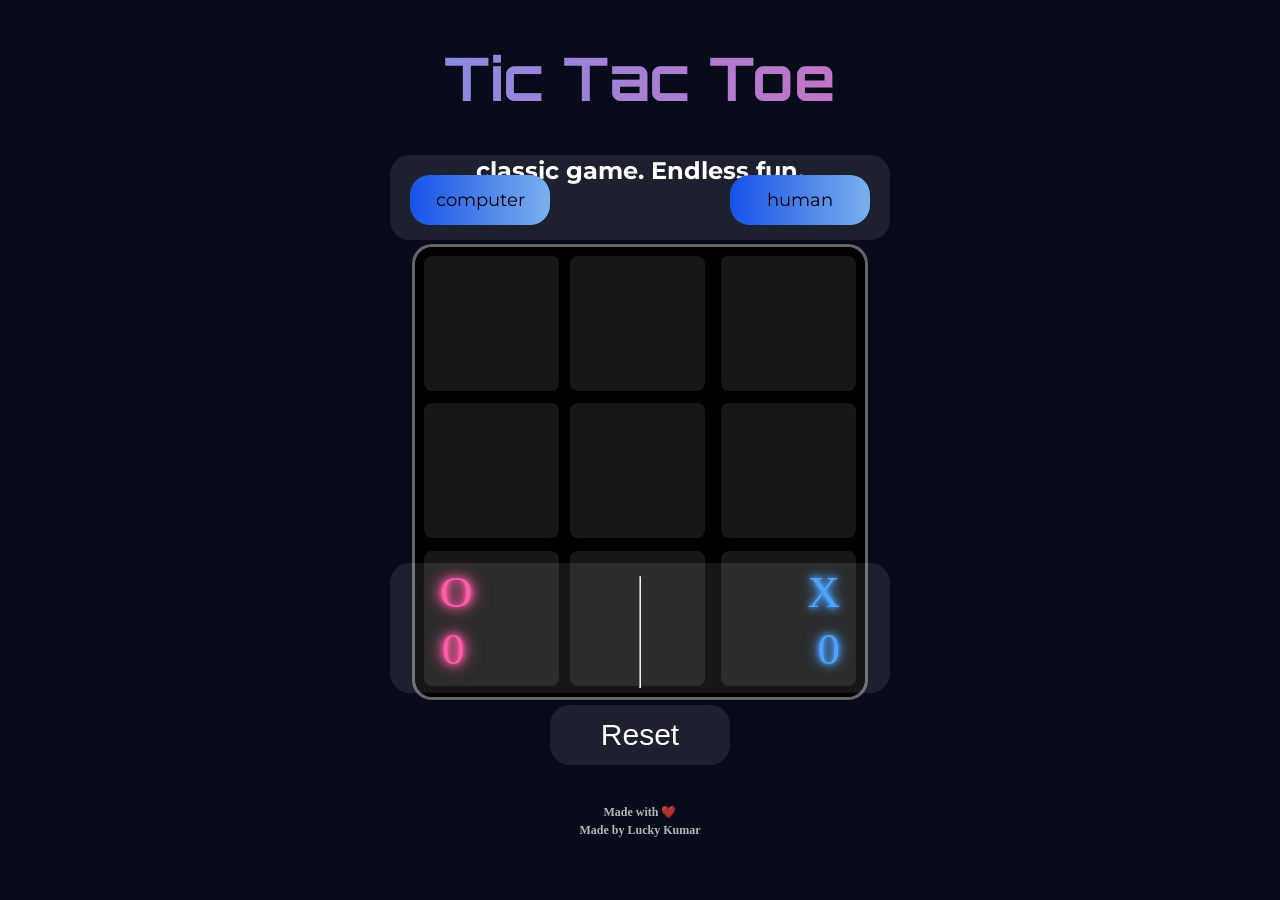
==== commit f5653d17: "Update index.html" ====
--- a/index.html
+++ b/index.html
@@ -20,7 +20,7 @@
 
     <link rel="icon" href="favicon.png" type="image/x-icon">
 
-    <link rel="stylesheet" href="style-mob.css">
+    <link rel="stylesheet" href="style.css">
 </head>
 <body>
     <header>
--- a/style.css
+++ b/style.css
@@ -0,0 +1,368 @@
+
+@import url('https://fonts.googleapis.com/css2?family=Orbitron:wght@400..900&family=Special+Elite&display=swap');
+@import url('https://fonts.googleapis.com/css2?family=Montserrat:ital,wght@0,100..900;1,100..900&family=Orbitron:wght@400..900&family=Special+Elite&display=swap');
+
+body{
+  margin: 0;
+  padding: 0;
+  background-color: #070B1A;
+
+}
+#title{
+  font-size: 60px;
+  text-align: center;
+  background: linear-gradient(90deg,#4DA3FF,#FF5CA8);
+  background-clip: text;
+  font-family: Orbitron;
+  -webkit-background-clip: text;
+  color:transparent;
+  -webkit-text-fill-color: transparent;
+
+}
+#below{
+  color : white;
+  font-family: Montserrat, sans-serif;
+  text-align: center;
+}
+#typeground{
+  background: rgba(255, 255, 255, 0.09);
+  height: 100px;
+  width:90%;
+  max-width:500px;
+  position:absolute;
+  border-radius: 20px;
+  left:50%;
+  transform: translateX(-50%);
+}
+.type{
+  background: linear-gradient(90deg,#1752e8,#7bb0ed);
+  border-radius: 20px;
+  width : 90%;
+  max-width:180px;
+  height:60px;
+  font-size: clamp(18px,3vw,30px);
+  font-family: Montserrat,sans-serif;
+  border:none;
+}
+#com{
+  position: absolute;
+  top: 20px;
+  left:50px;
+}
+
+#human{
+  position: absolute;
+  top: 20px;
+  right: 50px;
+}
+
+#board{
+  background-color: black;
+  border-radius: 20px;
+  width:90vw;
+  height:90vw;
+  max-width:450px;
+  max-height:450px;
+  position: absolute;
+  left:50%;
+  transform: translate(-50%,110px);
+  border:3px solid rgba(255,255,255,0.4);
+}
+#scoreBox{
+  background: rgba(255, 255, 255,.09);
+  width:90%;
+  max-width:500px;
+  height:160px;
+  position: absolute;
+  left:50%;
+  transform: translate(-50%,610px);
+  border-radius: 20px;
+}
+hr{
+  color:white;
+  width:0.1px;
+  height:120px;
+  transform: translate(0px,5px);
+
+
+}
+#reset{
+  background: rgba(255, 255, 255,.09);
+  border-radius: 20px;
+  width: 180px;
+  height: 60px;
+  font-size: clamp(20px,4vw,30px);
+  position: absolute;
+  left:50%;
+  transform: translate(-50%,750px);
+  border:0;
+  color:white;
+}
+h5{
+  color : rgba(255,255,255,0.7);
+  position: absolute;
+  left:50%;
+  transform: translate(-50%,790px);
+  font-size:20px;
+}
+h6{
+  color : rgba(255,255,255,0.7);
+  position: absolute;
+  left:50%;
+  transform: translate(-50%,830px);
+  font-size : 20px;
+}
+
+.button{
+  background: rgba(255,255,255,0.09);
+  width:30%;
+  height:30%;
+  border:0;
+  border-radius: 8px;
+  font-size: clamp(50px,10vw,100px);
+  font-weight: bold;
+  font-family: Montserrat,sans-serif;
+}
+.O{
+  color :#FF5CA8;
+  text-shadow: 0 0 5px #FF5CA8,
+               0 0 10px #FF5CA8,
+               0 0 15px #FF5CA8,
+               0 0 20px #FF5CA8;
+}
+.X{
+  color:#4DA3FF;
+  text-shadow: 0 0 5px #4DA3FF,
+               0 0 10px#4DA3FF,
+               0 0 15px #4DA3FF;
+               0 0 20px #4DA3FF;
+}
+@keyframes pop{
+  0%{
+    transform: scale(0);
+  }
+
+  100%{
+    transform: scale(1);
+  }
+}
+.O,.X,#Xscore,#Oscore{
+  animation: pop 0.2s ease;
+}
+#cell0{
+    position: absolute;
+    left:2%;
+    top:2%;
+}
+#cell1{
+    position: absolute;
+    left:34.5%;
+    top:2%;
+}
+#cell2{
+    position: absolute;
+    right:2%;
+    top:2%;
+}
+
+#cell3{
+    position: absolute;
+    left:2%;
+    top:34.5%;
+}
+#cell4{
+    position: absolute;
+    left:34.5%;
+    top:34.5%;
+}
+
+#cell5{
+    position: absolute;
+    right:2%;
+    top:34.5%;
+}
+#cell6{
+    position: absolute;
+    left:2%;
+    top:67.5%;
+}
+
+#cell7{
+    position: absolute;
+    left:34.5%;
+    top:67.5%;
+}
+
+#cell8{
+    position: absolute;
+    right:2%;
+    top:67.5%;
+}
+#X{
+color : #4DA3FF;
+}
+#O{
+color : #FF5CA8;
+}
+#O{
+  font-size:70px;
+  position: absolute;
+  top:-90px;
+  left: 100px;
+  text-shadow: 0 0 5px #FF5CA8,
+               0 0 10px #FF5CA8,
+               0 0 15px #FF5CA8,
+               0 0 20px #FF5CA8;
+}
+#X{
+  font-size:70px;
+  position: absolute;
+  top: -90px;
+  right:100px;
+  text-shadow: 0 0 5px #4DA3FF,
+               0 0 10px#4DA3FF,
+               0 0 15px #4DA3FF;
+               0 0 20px #4DA3FF;
+}
+#Xscore{
+  font-size:70px;
+  position: absolute;
+  top:-1px;
+  right:100px;
+  color :#4DA3FF;
+  text-shadow: 0 0 5px #4DA3FF,
+               0 0 10px#4DA3FF,
+               0 0 15px #4DA3FF;
+               0 0 20px #4DA3FF;
+}
+#Oscore{
+  font-size:70px;
+  position: absolute;
+  top:-1px;
+  left:102px;
+  color :#FF5CA8;
+  text-shadow: 0 0 5px #FF5CA8,
+               0 0 10px #FF5CA8,
+               0 0 15px #FF5CA8,
+               0 0 20px #FF5CA8;
+}
+.back{
+  animation: back 1s ease;
+}
+@keyframes back{
+  0%{
+    transform: scale(1);
+  }
+
+  100%{
+    transform: scale(0);
+  }
+}
+@media only screen and (max-width:480px){
+
+  #title{
+    font-size: 18px;
+    transform: translateY(-27%); 
+
+  }
+
+  #below{
+    font-size: 16px;
+    transform: translateY(-190%); 
+}
+  }
+
+  #typeground{
+    height: 85px;
+    margin-top:-50px;
+  }
+
+  .type{
+    height: 50px;
+    top: 18px;
+  }
+  #com{
+  position: absolute;
+  top: 20px;
+  left:20px;
+}
+
+   #human{
+  position: absolute;
+  top: 20px;
+  right: 20px;
+}
+
+  #board{
+    transform: translate(-50%,100px);
+    width:70vw;
+    height:70vw;
+    margin-top:-61px;
+  }
+
+  #scoreBox{
+    transform: translate(-50%,570px);
+    height:130px;
+    width:90%;
+    margin-top:-212px;
+  }
+  #O{
+  font-size:45px;
+  position: absolute;
+  top:3px;
+  left: 50px;
+}
+  #X{
+  font-size:45px;
+  position: absolute;
+  top: 3px;
+  right:50px;
+}
+  #Xscore{
+  font-size:45px;
+  position: absolute;
+  top:60px;
+  right:50px;
+  color:#4DA3FF;
+}
+#Oscore{
+  font-size:45px;
+  position: absolute;
+  top:60px;
+  left:52px;
+  color:#FF5CA8;
+  
+}
+hr{
+  height:110px;
+}
+  #reset{
+    transform: translate(-50%,740px);
+    margin-top:-240px;
+}
+  }
+
+  #typeground{
+    display: flex;
+    align-items: center;
+  }
+
+  #com,
+  #human{
+    position: absolute;
+    width: 60%;
+    max-width: 140px;
+    height: 50px;
+    font-size: 18px;
+  }
+
+  h5{
+    transform: translate(-50%,580px);
+    font-size:12px;
+  }
+
+  h6{
+    transform: translate(-50%,590px);
+    font-size:12px;
+  }
+}
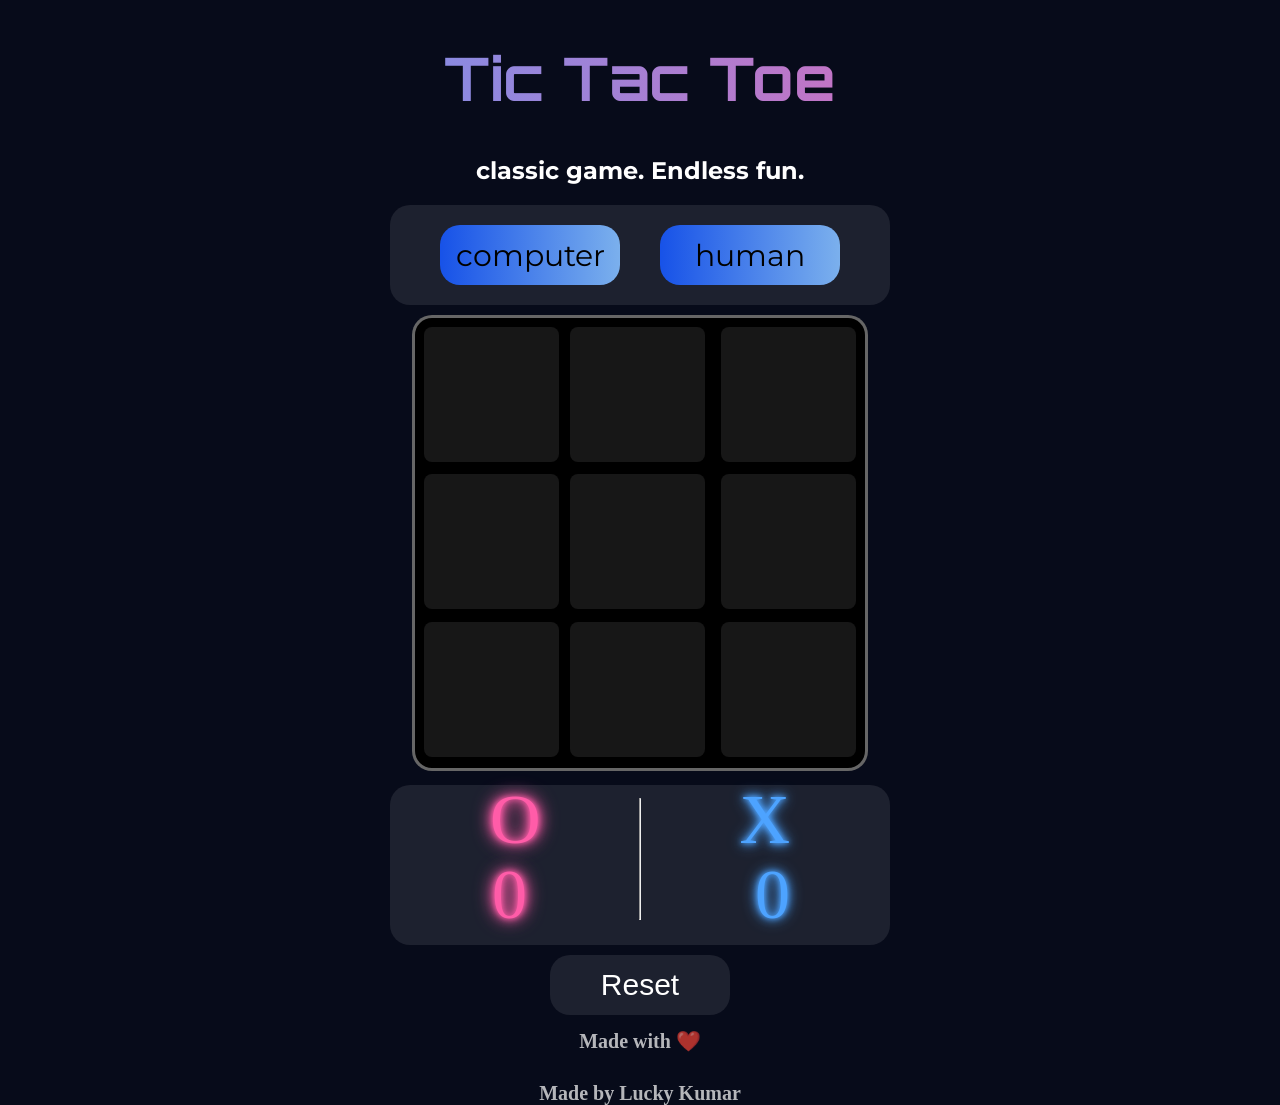
==== commit 3458eee9: "Add data attributes to button elements in index.html Updated button elements to include data attribu" ====
--- a/index.html
+++ b/index.html
@@ -37,15 +37,15 @@
     <main>
       <section id = "board">
         <div id="winLine"></div>
-        <button class = "button" id = "cell0"></button>
-        <button class = "button" id = "cell1"></button>
-        <button class = "button" id = "cell2"></button>
-        <button class = "button" id = "cell3"></button>
-        <button class = "button" id = "cell4"></button>
-        <button class = "button" id = "cell5"></button>
-        <button class = "button" id = "cell6"></button>
-        <button class = "button" id = "cell7"></button>
-        <button class = "button" id = "cell8"></button>
+        <button class = "button" id = "cell0" data-pos = [0,0]></button>
+        <button class = "button" id = "cell1" data-pos = [0,1]></button>
+        <button class = "button" id = "cell2" data-pos = [0,2]></button>
+        <button class = "button" id = "cell3" data-pos = [1,0]></button>
+        <button class = "button" id = "cell4" data-pos = [1,1]></button>
+        <button class = "button" id = "cell5" data-pos = [1,2]></button>
+        <button class = "button" id = "cell6" data-pos = [2,0]></button>
+        <button class = "button" id = "cell7" data-pos = [2,1]></button>
+        <button class = "button" id = "cell8" data-pos = [2,2]></button>
         
       </section>
       <div id="scoreBox">
--- a/style.css
+++ b/style.css
@@ -1,4 +1,3 @@
-
 @import url('https://fonts.googleapis.com/css2?family=Orbitron:wght@400..900&family=Special+Elite&display=swap');
 @import url('https://fonts.googleapis.com/css2?family=Montserrat:ital,wght@0,100..900;1,100..900&family=Orbitron:wght@400..900&family=Special+Elite&display=swap');
 
@@ -75,7 +74,7 @@
   height:160px;
   position: absolute;
   left:50%;
-  transform: translate(-50%,610px);
+  transform: translate(-50%,580px);
   border-radius: 20px;
 }
 hr{
@@ -207,7 +206,7 @@
 #O{
   font-size:70px;
   position: absolute;
-  top:-90px;
+  top:-5px;
   left: 100px;
   text-shadow: 0 0 5px #FF5CA8,
                0 0 10px #FF5CA8,
@@ -217,7 +216,7 @@
 #X{
   font-size:70px;
   position: absolute;
-  top: -90px;
+  top: -5px;
   right:100px;
   text-shadow: 0 0 5px #4DA3FF,
                0 0 10px#4DA3FF,
@@ -227,7 +226,7 @@
 #Xscore{
   font-size:70px;
   position: absolute;
-  top:-1px;
+  top:70px;
   right:100px;
   color :#4DA3FF;
   text-shadow: 0 0 5px #4DA3FF,
@@ -238,7 +237,7 @@
 #Oscore{
   font-size:70px;
   position: absolute;
-  top:-1px;
+  top:70px;
   left:102px;
   color :#FF5CA8;
   text-shadow: 0 0 5px #FF5CA8,
@@ -261,7 +260,7 @@
 @media only screen and (max-width:480px){
 
   #title{
-    font-size: 18px;
+    font-size: 42px;
     transform: translateY(-27%); 
 
   }
@@ -270,7 +269,7 @@
     font-size: 16px;
     transform: translateY(-190%); 
 }
-  }
+
 
   #typeground{
     height: 85px;
@@ -340,7 +339,7 @@
     transform: translate(-50%,740px);
     margin-top:-240px;
 }
-  }
+
 
   #typeground{
     display: flex;
@@ -366,3 +365,4 @@
     font-size:12px;
   }
 }
+
